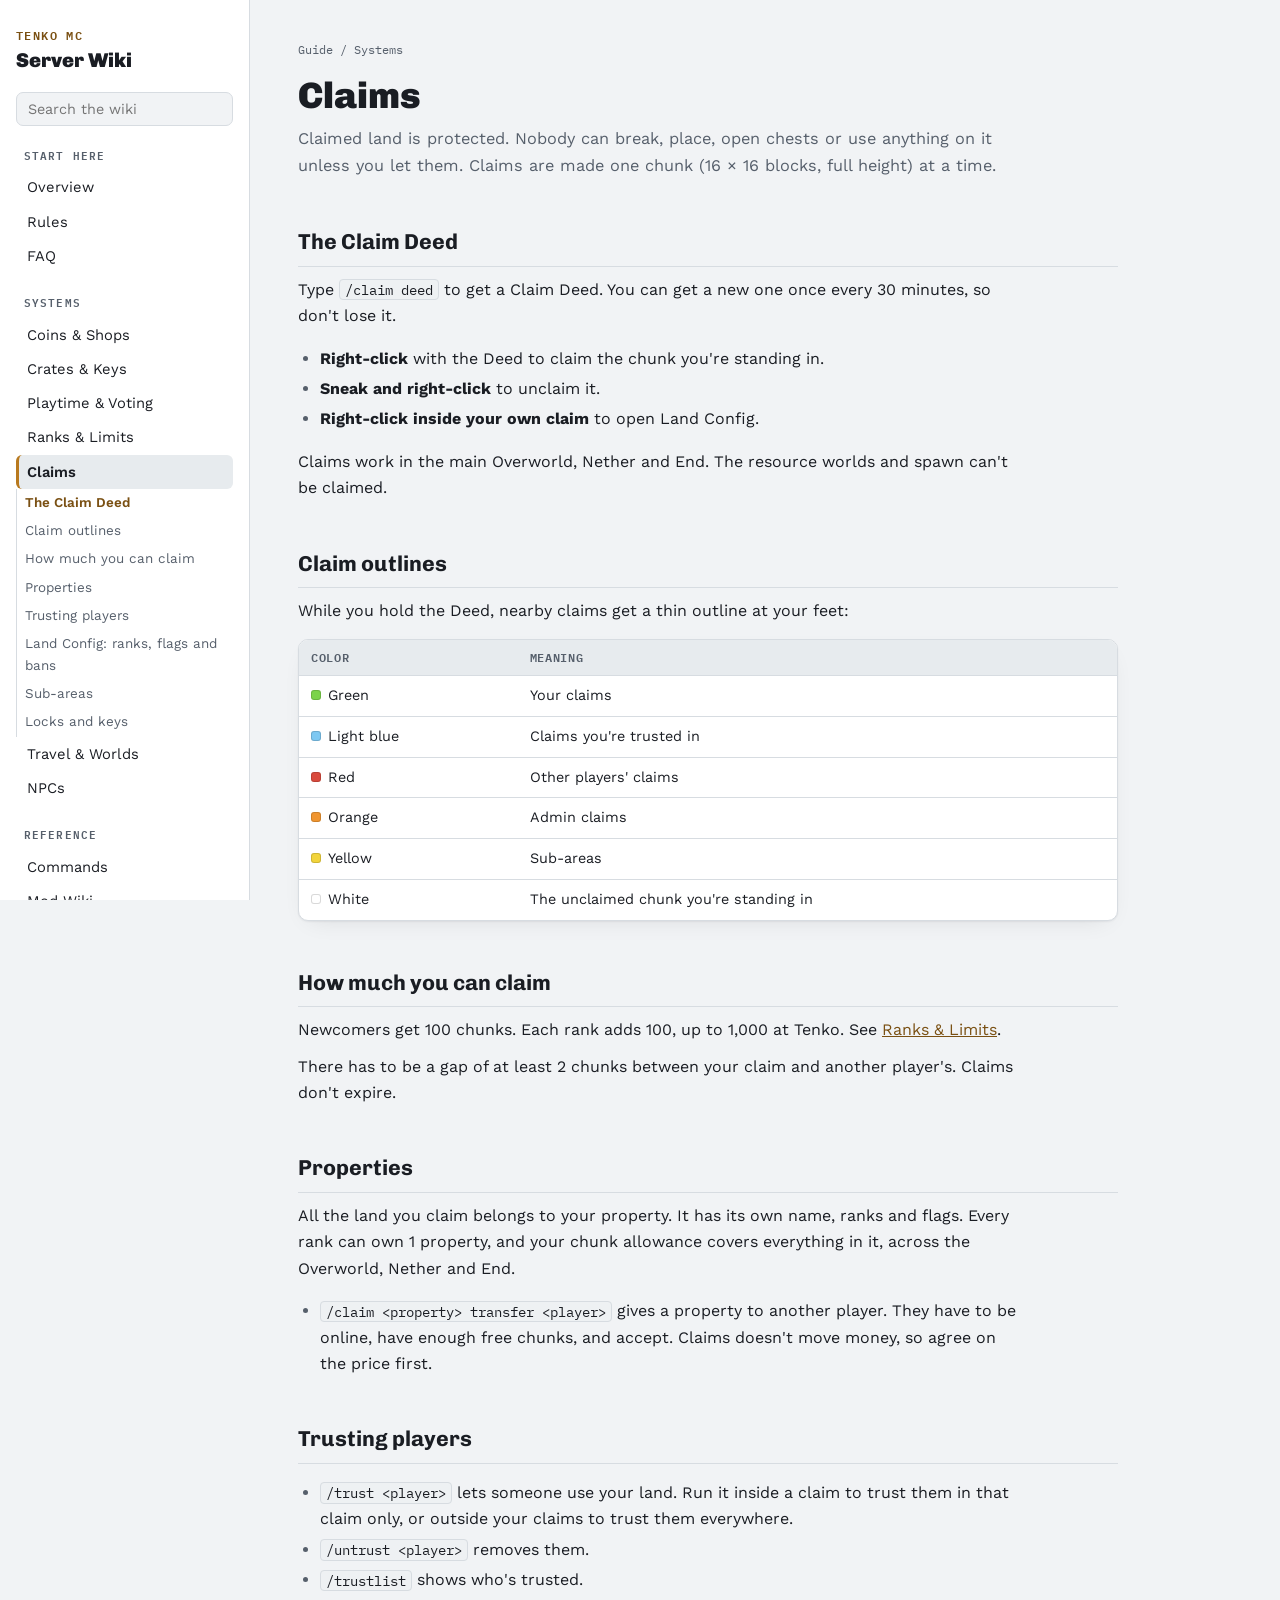
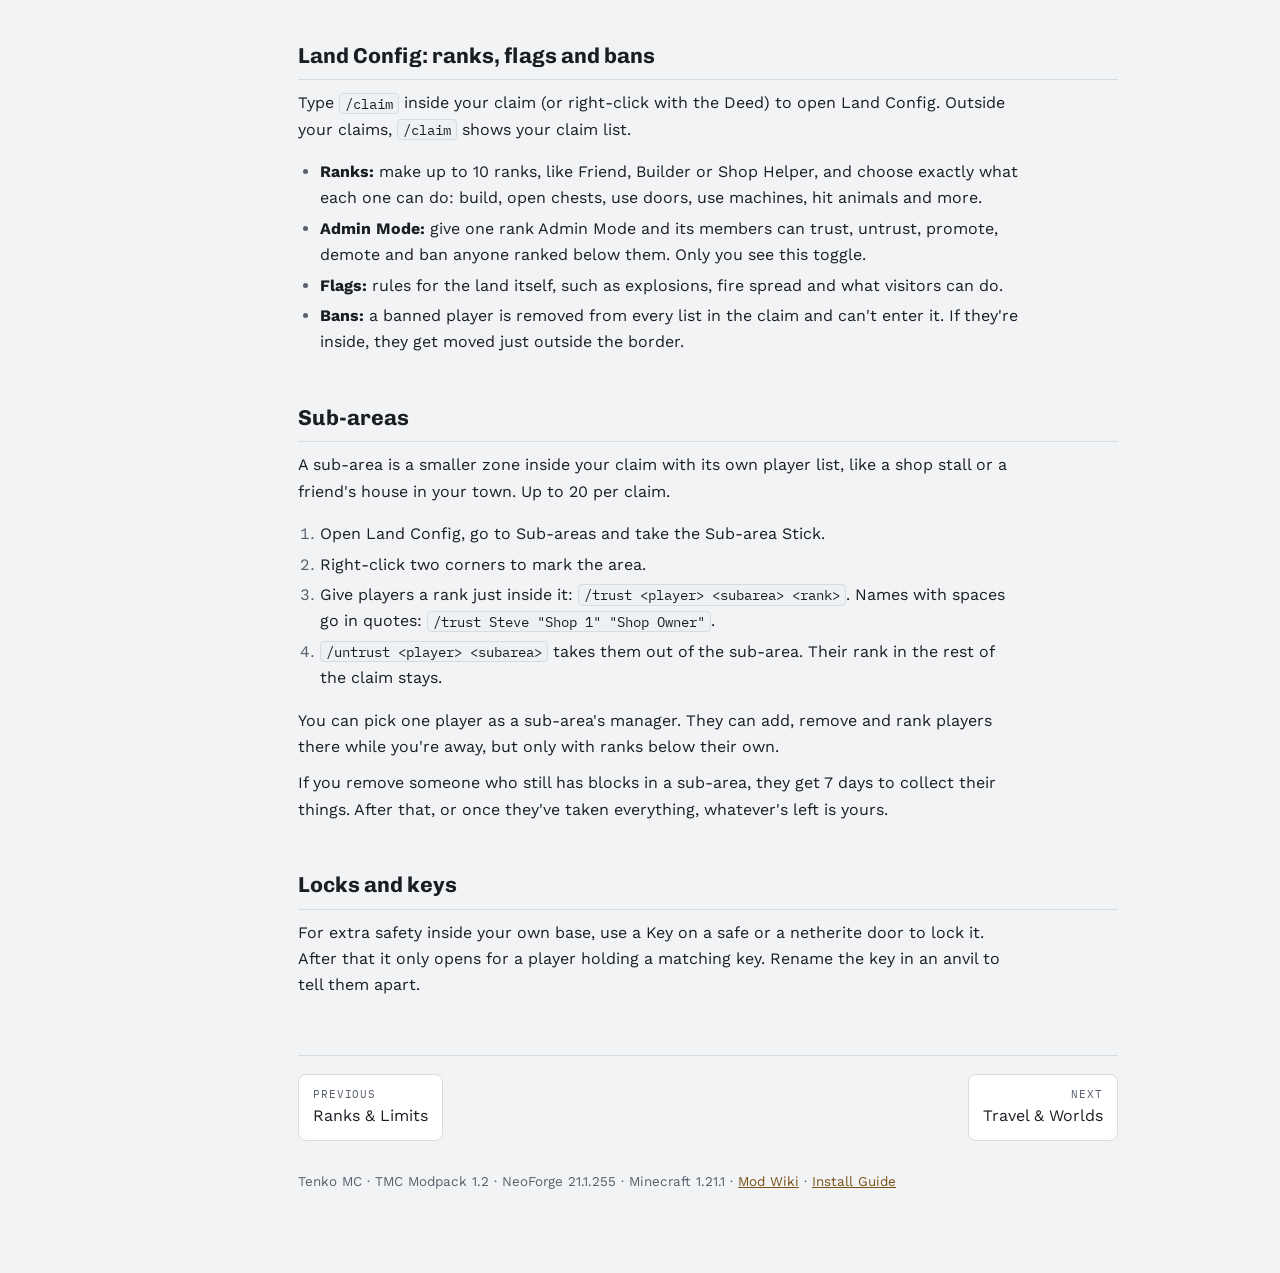
==== claims.html @ 1fd7ef94 "Wiki updated" ====
<!doctype html>
<html lang="en">
<head>
<meta charset="utf-8">
<meta name="viewport" content="width=device-width,initial-scale=1,viewport-fit=cover">
<title>Claims · Tenko MC Wiki</title>
<meta name="description" content="Claimed land is protected. Nobody can break, place, open chests or use anything on it unless you let them. Claims are made one chunk (16 × 16 blocks, full ">
<link rel="stylesheet" href="https://fonts.googleapis.com/css2?family=Chivo:wght@400;700;900&family=Work+Sans:wght@400;500;600&family=IBM+Plex+Mono:wght@400;500;600&display=swap">
<link rel="stylesheet" href="wiki.css">
</head>
<body>
<button class="menu-btn" type="button" aria-controls="sidebar" aria-expanded="false">☰ Contents</button>
<div class="scrim"></div>
<div class="layout">
<aside class="sidebar" id="sidebar">
  <a class="brand" href="guide.html"><span class="eyebrow">Tenko MC</span><br><span class="name">Server Wiki</span></a>
  <input id="wiki-search" type="search" placeholder="Search the wiki" autocomplete="off" aria-label="Search the wiki">
  <ul class="search-results" id="search-results" hidden></ul>
  <nav id="side-nav" aria-label="Wiki pages"><div class="nav-group"><p class="nav-group-title">Start here</p><ul><li><a class="nav-link" href="guide.html">Overview</a></li><li><a class="nav-link" href="rules.html">Rules</a></li><li><a class="nav-link" href="faq.html">FAQ</a></li></ul></div><div class="nav-group"><p class="nav-group-title">Systems</p><ul><li><a class="nav-link" href="coins.html">Coins & Shops</a></li><li><a class="nav-link" href="crates.html">Crates & Keys</a></li><li><a class="nav-link" href="rewards.html">Playtime & Voting</a></li><li><a class="nav-link" href="ranks.html">Ranks & Limits</a></li><li><a class="nav-link" href="claims.html" aria-current="page">Claims</a><ul class="toc"><li><a href="#deed">The Claim Deed</a></li><li><a href="#outlines">Claim outlines</a></li><li><a href="#limits">How much you can claim</a></li><li><a href="#properties">Properties</a></li><li><a href="#trust">Trusting players</a></li><li><a href="#land-config">Land Config: ranks, flags and bans</a></li><li><a href="#sub-areas">Sub-areas</a></li><li><a href="#locks">Locks and keys</a></li></ul></li><li><a class="nav-link" href="worlds.html">Travel & Worlds</a></li><li><a class="nav-link" href="npcs.html">NPCs</a></li></ul></div><div class="nav-group"><p class="nav-group-title">Reference</p><ul><li><a class="nav-link" href="commands.html">Commands</a></li><li><a class="nav-link" href="index.html">Mod Wiki</a></li><li><a class="nav-link" href="install.html">Install Guide</a></li></ul></div></nav>
  <div class="side-facts"><b>play.tenkominecraft.com</b><br>1.21.1 · NeoForge 21.1.255<br><a href="https://discord.gg/GGQyUzt2Rq" target="_blank" rel="noopener">Discord</a></div>
</aside>
<main>
<article class="content">
  <div class="crumbs"><a href="guide.html">Guide</a> / Systems</div>
  <h1>Claims</h1>
  <p class="lede">Claimed land is protected. Nobody can break, place, open chests or use anything on it unless you let them. Claims are made one chunk (16 × 16 blocks, full height) at a time.</p>
  
<h2 id="deed">The Claim Deed<a class="anchor" href="#deed" aria-label="Link to this section">#</a></h2>
<p>Type <code>/claim deed</code> to get a Claim Deed. You can get a new one once every 30 minutes, so don't lose it.</p>
<ul>
<li><b>Right-click</b> with the Deed to claim the chunk you're standing in.</li>
<li><b>Sneak and right-click</b> to unclaim it.</li>
<li><b>Right-click inside your own claim</b> to open Land Config.</li>
</ul>
<p>Claims work in the main Overworld, Nether and End. The resource worlds and spawn can't be claimed.</p>

<h2 id="outlines">Claim outlines<a class="anchor" href="#outlines" aria-label="Link to this section">#</a></h2>
<p>While you hold the Deed, nearby claims get a thin outline at your feet:</p>
<div class="table-wrap"><table><thead><tr><th>Color</th><th>Meaning</th></tr></thead><tbody><tr><td><span class="chip" style="background:#7bd34a"></span>Green</td><td>Your claims</td></tr><tr><td><span class="chip" style="background:#7ec8f2"></span>Light blue</td><td>Claims you're trusted in</td></tr><tr><td><span class="chip" style="background:#d94a3d"></span>Red</td><td>Other players' claims</td></tr><tr><td><span class="chip" style="background:#f0952f"></span>Orange</td><td>Admin claims</td></tr><tr><td><span class="chip" style="background:#f2d43c"></span>Yellow</td><td>Sub-areas</td></tr><tr><td><span class="chip" style="background:#ffffff"></span>White</td><td>The unclaimed chunk you're standing in</td></tr></tbody></table></div>

<h2 id="limits">How much you can claim<a class="anchor" href="#limits" aria-label="Link to this section">#</a></h2>
<p>Newcomers get 100 chunks. Each rank adds 100, up to 1,000 at Tenko. See <a href="ranks.html">Ranks &amp; Limits</a>.</p>
<p>There has to be a gap of at least 2 chunks between your claim and another player's. Claims don't expire.</p>

<h2 id="properties">Properties<a class="anchor" href="#properties" aria-label="Link to this section">#</a></h2>
<p>All the land you claim belongs to your property. It has its own name, ranks and flags. Every rank can own 1 property, and your chunk allowance covers everything in it, across the Overworld, Nether and End.</p>
<ul>
<li><code>/claim &lt;property&gt; transfer &lt;player&gt;</code> gives a property to another player. They have to be online, have enough free chunks, and accept. Claims doesn't move money, so agree on the price first.</li>
</ul>

<h2 id="trust">Trusting players<a class="anchor" href="#trust" aria-label="Link to this section">#</a></h2>
<ul>
<li><code>/trust &lt;player&gt;</code> lets someone use your land. Run it inside a claim to trust them in that claim only, or outside your claims to trust them everywhere.</li>
<li><code>/untrust &lt;player&gt;</code> removes them.</li>
<li><code>/trustlist</code> shows who's trusted.</li>
</ul>

<h2 id="land-config">Land Config: ranks, flags and bans<a class="anchor" href="#land-config" aria-label="Link to this section">#</a></h2>
<p>Type <code>/claim</code> inside your claim (or right-click with the Deed) to open Land Config. Outside your claims, <code>/claim</code> shows your claim list.</p>
<ul>
<li><b>Ranks:</b> make up to 10 ranks, like Friend, Builder or Shop Helper, and choose exactly what each one can do: build, open chests, use doors, use machines, hit animals and more.</li>
<li><b>Admin Mode:</b> give one rank Admin Mode and its members can trust, untrust, promote, demote and ban anyone ranked below them. Only you see this toggle.</li>
<li><b>Flags:</b> rules for the land itself, such as explosions, fire spread and what visitors can do.</li>
<li><b>Bans:</b> a banned player is removed from every list in the claim and can't enter it. If they're inside, they get moved just outside the border.</li>
</ul>

<h2 id="sub-areas">Sub-areas<a class="anchor" href="#sub-areas" aria-label="Link to this section">#</a></h2>
<p>A sub-area is a smaller zone inside your claim with its own player list, like a shop stall or a friend's house in your town. Up to 20 per claim.</p>
<ol>
<li>Open Land Config, go to Sub-areas and take the Sub-area Stick.</li>
<li>Right-click two corners to mark the area.</li>
<li>Give players a rank just inside it: <code>/trust &lt;player&gt; &lt;subarea&gt; &lt;rank&gt;</code>. Names with spaces go in quotes: <code>/trust Steve "Shop 1" "Shop Owner"</code>.</li>
<li><code>/untrust &lt;player&gt; &lt;subarea&gt;</code> takes them out of the sub-area. Their rank in the rest of the claim stays.</li>
</ol>
<p>You can pick one player as a sub-area's manager. They can add, remove and rank players there while you're away, but only with ranks below their own.</p>
<p>If you remove someone who still has blocks in a sub-area, they get 7 days to collect their things. After that, or once they've taken everything, whatever's left is yours.</p>

<h2 id="locks">Locks and keys<a class="anchor" href="#locks" aria-label="Link to this section">#</a></h2>
<p>For extra safety inside your own base, use a Key on a safe or a netherite door to lock it. After that it only opens for a player holding a matching key. Rename the key in an anvil to tell them apart.</p>

  <nav class="pager" aria-label="Pages"><a class="prev" href="ranks.html"><span>Previous</span>Ranks & Limits</a><a class="next" href="worlds.html"><span>Next</span>Travel & Worlds</a></nav>
  <footer>Tenko MC · TMC Modpack 1.2 · NeoForge 21.1.255 · Minecraft 1.21.1 · <a href="index.html">Mod Wiki</a> · <a href="install.html">Install Guide</a></footer>
</article>
</main>
</div>
<script src="wiki.js"></script>
</body>
</html>
---- wiki.css ----
[hidden] { display: none !important; }
img { max-width: 100%; }
:root {
  --bg: #f1f3f5;
  --surface: #ffffff;
  --surface-2: #e7ebee;
  --text: #1a1d23;
  --text-dim: #565f6b;
  --border: #d7dce1;
  --accent: #b8791e;
  --accent-ink: #7a5013;
  --mono-bg: #eef1f3;
  --shadow: 0 1px 2px rgba(20,22,27,0.06), 0 8px 24px -12px rgba(20,22,27,0.12);
  --font-display: 'Chivo', ui-sans-serif, system-ui, sans-serif;
  --font-body: 'Work Sans', ui-sans-serif, system-ui, sans-serif;
  --font-mono: 'IBM Plex Mono', ui-monospace, 'SF Mono', monospace;
  --c-server: #8a4fbf;
  --c-world: #2f9e6e;
  --c-warn: #c94f3d;
  --c-info: #3f7fbf;
  --sidebar: 250px;
}
@media (prefers-color-scheme: dark) {
  :root:not([data-theme="light"]) {
    --bg: #14161b; --surface: #1b1e25; --surface-2: #242830; --text: #e8eaed; --text-dim: #9aa3ad;
    --border: #333944; --accent: #e2a94d; --accent-ink: #f4cf8e; --mono-bg: #20242c;
    --shadow: 0 1px 2px rgba(0,0,0,0.3), 0 12px 28px -14px rgba(0,0,0,0.55);
    --c-server: #b98ae6; --c-world: #3fc98c; --c-warn: #e87d6b; --c-info: #6aa3e0;
    color-scheme: dark;
  }
}
:root[data-theme="dark"] {
  --bg: #14161b; --surface: #1b1e25; --surface-2: #242830; --text: #e8eaed; --text-dim: #9aa3ad;
  --border: #333944; --accent: #e2a94d; --accent-ink: #f4cf8e; --mono-bg: #20242c;
  --shadow: 0 1px 2px rgba(0,0,0,0.3), 0 12px 28px -14px rgba(0,0,0,0.55);
  --c-server: #b98ae6; --c-world: #3fc98c; --c-warn: #e87d6b; --c-info: #6aa3e0;
  color-scheme: dark;
}
* { box-sizing: border-box; }
html { scroll-padding-top: 20px; }
body { margin: 0; background: var(--bg); color: var(--text); font-family: var(--font-body); font-size: 16px; line-height: 1.65; }
a { color: var(--accent-ink); }
a:focus-visible, button:focus-visible, input:focus-visible { outline: 2px solid var(--accent); outline-offset: 2px; }
code { font-family: var(--font-mono); background: var(--mono-bg); border: 1px solid var(--border); border-radius: 4px; padding: 0.05em 0.35em; font-size: 0.86em; white-space: nowrap; }
h1, h2, h3 { font-family: var(--font-display); text-wrap: balance; }

/* layout */
.layout { display: grid; grid-template-columns: var(--sidebar) minmax(0, 1fr); min-height: 100vh; }
.sidebar { position: sticky; top: 0; height: 100vh; overflow-y: auto; background: var(--surface); border-right: 1px solid var(--border); padding: 22px 16px 40px; }
.brand { display: block; text-decoration: none; color: var(--text); margin-bottom: 16px; }
.brand .eyebrow { font-family: var(--font-mono); font-size: 0.72rem; letter-spacing: 0.12em; text-transform: uppercase; color: var(--accent-ink); font-weight: 600; }
.brand .name { font-family: var(--font-display); font-weight: 900; font-size: 1.25rem; line-height: 1.2; }
#wiki-search { width: 100%; font-family: var(--font-body); font-size: 0.9rem; padding: 8px 11px; border-radius: 7px; border: 1px solid var(--border); background: var(--bg); color: var(--text); }
.search-results { list-style: none; margin: 8px 0 0; padding: 0; }
.search-results li a { display: block; padding: 6px 8px; border-radius: 6px; text-decoration: none; color: var(--text); font-size: 0.86rem; }
.search-results li a:hover, .search-results li a:focus-visible { background: var(--surface-2); }
.search-results .sr-page { display: block; font-family: var(--font-mono); font-size: 0.68rem; color: var(--text-dim); text-transform: uppercase; letter-spacing: 0.06em; }
.search-results .sr-none { font-size: 0.85rem; color: var(--text-dim); padding: 6px 8px; }
.nav-group { margin-top: 20px; }
.nav-group-title { font-family: var(--font-mono); font-size: 0.7rem; letter-spacing: 0.1em; text-transform: uppercase; color: var(--text-dim); font-weight: 600; margin: 0 0 6px 8px; }
.nav-group ul { list-style: none; margin: 0; padding: 0; }
.nav-link { display: block; padding: 5px 8px; border-radius: 6px; text-decoration: none; color: var(--text); font-size: 0.92rem; border-left: 3px solid transparent; }
.nav-link:hover { background: var(--surface-2); }
.nav-link[aria-current="page"] { background: var(--surface-2); border-left-color: var(--accent); font-weight: 600; }
.toc { list-style: none; margin: 2px 0 6px; padding: 0 0 0 14px; border-left: 1px solid var(--border); margin-left: 12px; }
.toc a { display: block; padding: 3px 8px; font-size: 0.84rem; color: var(--text-dim); text-decoration: none; border-radius: 5px; }
.toc a:hover { color: var(--text); background: var(--surface-2); }
.toc a.active { color: var(--accent-ink); font-weight: 600; }
.side-facts { margin-top: 24px; padding-top: 14px; border-top: 1px solid var(--border); font-family: var(--font-mono); font-size: 0.74rem; color: var(--text-dim); line-height: 1.7; }
.side-facts b { color: var(--text); font-weight: 600; }

.menu-btn { display: none; }

main { padding: 40px 48px 80px; min-width: 0; }
.content { max-width: 820px; }
.crumbs { font-family: var(--font-mono); font-size: 0.76rem; color: var(--text-dim); margin-bottom: 14px; }
.crumbs a { color: var(--text-dim); text-decoration: none; }
.crumbs a:hover { color: var(--accent-ink); text-decoration: underline; }
h1 { font-size: clamp(1.8rem, 4vw, 2.3rem); font-weight: 900; margin: 0; line-height: 1.15; }
.lede { color: var(--text-dim); max-width: 68ch; margin: 12px 0 0; font-size: 1.02rem; }
.content h2 { font-size: 1.35rem; font-weight: 700; margin: 44px 0 10px; padding-bottom: 6px; border-bottom: 1px solid var(--border); }
.content h3 { font-size: 1.04rem; font-weight: 700; margin: 26px 0 6px; }
.content p { margin: 10px 0; max-width: 72ch; }
.content ul, .content ol { padding-left: 22px; max-width: 72ch; }
.content li { margin: 4px 0; }
.content li::marker { color: var(--text-dim); }
.anchor { margin-left: 8px; font-size: 0.8em; color: var(--border); text-decoration: none; opacity: 0; }
h2:hover .anchor, h3:hover .anchor, .anchor:focus-visible { opacity: 1; color: var(--text-dim); }

/* infobox / callouts */
.infobox { float: right; width: 270px; margin: 4px 0 16px 24px; background: var(--surface); border: 1px solid var(--border); border-radius: 10px; box-shadow: var(--shadow); font-size: 0.86rem; overflow: hidden; }
.infobox h4 { margin: 0; padding: 9px 14px; font-family: var(--font-display); font-size: 0.92rem; background: var(--surface-2); border-bottom: 1px solid var(--border); }
.infobox dl { margin: 0; padding: 8px 14px 10px; display: grid; grid-template-columns: auto 1fr; gap: 4px 12px; }
.infobox dt { color: var(--text-dim); }
.infobox dd { margin: 0; font-weight: 500; }
.note { background: var(--surface); border: 1px solid var(--border); border-left: 3px solid var(--c-info); border-radius: 8px; padding: 10px 14px; margin: 16px 0; font-size: 0.93rem; max-width: 72ch; }
.note.warn { border-left-color: var(--c-warn); }
.note.tip { border-left-color: var(--c-world); }
.note b:first-child { font-family: var(--font-display); }

/* tables */
.table-wrap { overflow-x: auto; margin: 14px 0; border: 1px solid var(--border); border-radius: 10px; background: var(--surface); box-shadow: var(--shadow); }
table { border-collapse: collapse; width: 100%; font-size: 0.9rem; }
th, td { text-align: left; padding: 8px 12px; border-bottom: 1px solid var(--border); vertical-align: top; }
th { font-family: var(--font-mono); font-size: 0.74rem; letter-spacing: 0.06em; text-transform: uppercase; color: var(--text-dim); font-weight: 600; background: var(--surface-2); white-space: nowrap; }
tr:last-child td { border-bottom: none; }
td.num, th.num { text-align: right; font-variant-numeric: tabular-nums; white-space: nowrap; }
td small { color: var(--text-dim); }
.chip { display: inline-block; width: 10px; height: 10px; border-radius: 3px; margin-right: 7px; vertical-align: 0; border: 1px solid rgba(0,0,0,0.15); }

/* command list */
.mod-block { background: var(--surface); border: 1px solid var(--border); border-top: 3px solid var(--accent); border-radius: 10px; box-shadow: var(--shadow); padding: 4px 18px 12px; margin: 16px 0 22px; }
.mod-block > h2 { border: none; margin: 14px 0 2px; padding: 0; font-size: 1.2rem; }
.mod-block .about { color: var(--text-dim); font-size: 0.93rem; margin: 4px 0 10px; }
.cmd-table td:first-child { width: 38%; }
.cmd-table code { white-space: normal; }

/* cards */
.cards { display: grid; grid-template-columns: repeat(auto-fill, minmax(230px, 1fr)); gap: 12px; margin: 16px 0; }
.card { display: block; background: var(--surface); border: 1px solid var(--border); border-top: 3px solid var(--accent); border-radius: 10px; padding: 12px 15px; box-shadow: var(--shadow); text-decoration: none; color: var(--text); }
.card:hover { border-color: var(--accent); }
.card h3 { margin: 0 0 4px; font-size: 0.98rem; }
.card p { margin: 0; font-size: 0.86rem; color: var(--text-dim); }

/* faq */
details.faq { background: var(--surface); border: 1px solid var(--border); border-radius: 8px; margin: 8px 0; padding: 0 14px; max-width: 76ch; }
details.faq summary { cursor: pointer; padding: 11px 0; font-weight: 600; list-style: none; display: flex; gap: 10px; }
details.faq summary::-webkit-details-marker { display: none; }
details.faq summary::before { content: '▸'; color: var(--text-dim); transition: transform 0.15s ease; flex: none; }
details.faq[open] summary::before { transform: rotate(90deg); }
details.faq .answer { padding: 0 0 12px 20px; color: var(--text); font-size: 0.94rem; }
details.faq .answer p:first-child { margin-top: 0; }

.pager { display: flex; justify-content: space-between; gap: 12px; margin-top: 56px; padding-top: 18px; border-top: 1px solid var(--border); }
.pager a { display: block; text-decoration: none; background: var(--surface); border: 1px solid var(--border); border-radius: 8px; padding: 10px 14px; color: var(--text); max-width: 48%; }
.pager a:hover { border-color: var(--accent); }
.pager span { display: block; font-family: var(--font-mono); font-size: 0.7rem; text-transform: uppercase; letter-spacing: 0.08em; color: var(--text-dim); }
.pager .next { margin-left: auto; text-align: right; }
footer { margin-top: 30px; color: var(--text-dim); font-size: 0.84rem; }

@media (max-width: 860px) {
  .layout { display: block; }
  .sidebar { position: fixed; z-index: 20; inset: 0 auto 0 0; width: min(300px, 86vw); transform: translateX(-102%); transition: transform 0.2s ease; box-shadow: var(--shadow); }
  body.nav-open .sidebar { transform: none; }
  body.nav-open .scrim { display: block; }
  .scrim { display: none; position: fixed; inset: 0; z-index: 15; background: rgba(0,0,0,0.35); }
  .menu-btn { display: inline-flex; align-items: center; gap: 8px; position: sticky; top: 0; z-index: 10; width: 100%; background: var(--bg); border: none; border-bottom: 1px solid var(--border); color: var(--text); font-family: var(--font-mono); font-size: 0.82rem; padding: 12px 16px; cursor: pointer; text-align: left; }
  main { padding: 24px 16px 64px; }
  .infobox { float: none; width: 100%; margin: 14px 0; }
  .pager a { max-width: none; }
}
@media (prefers-reduced-motion: reduce) { .sidebar, details.faq summary::before { transition: none; } }
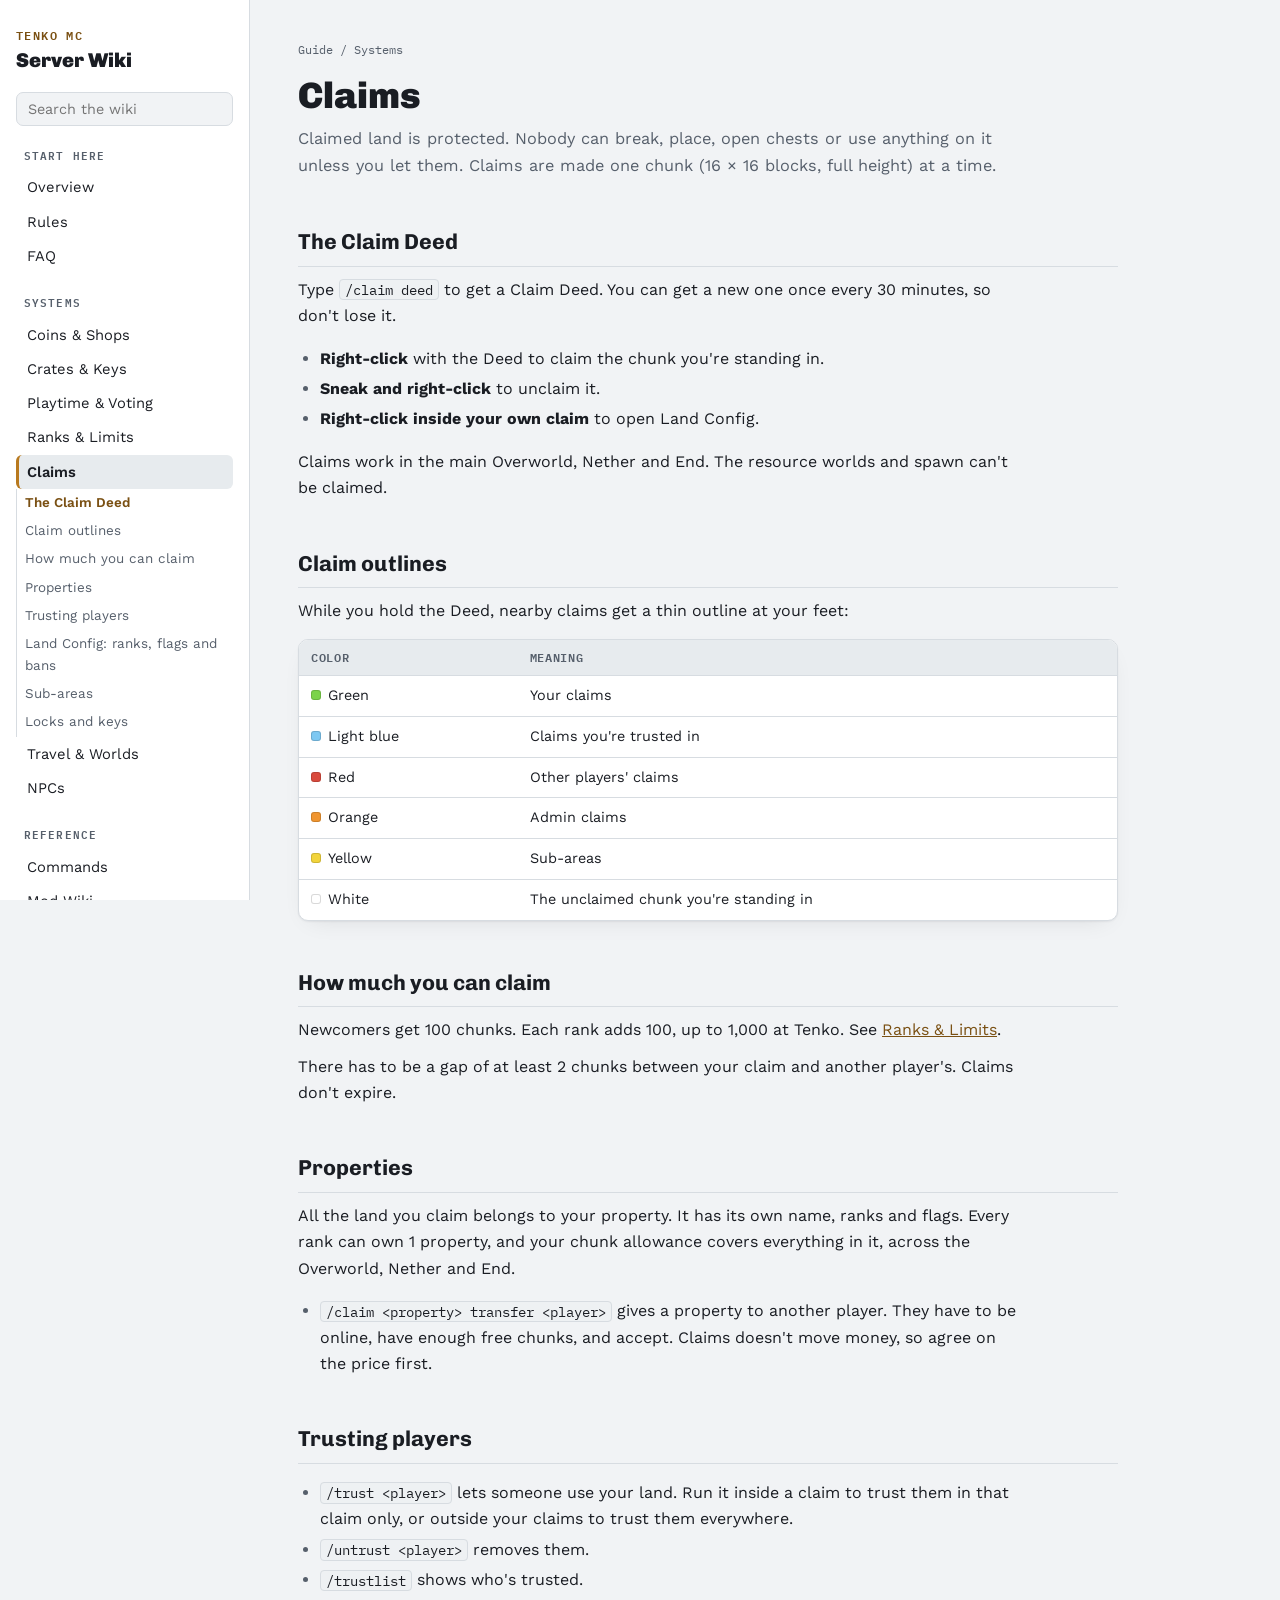
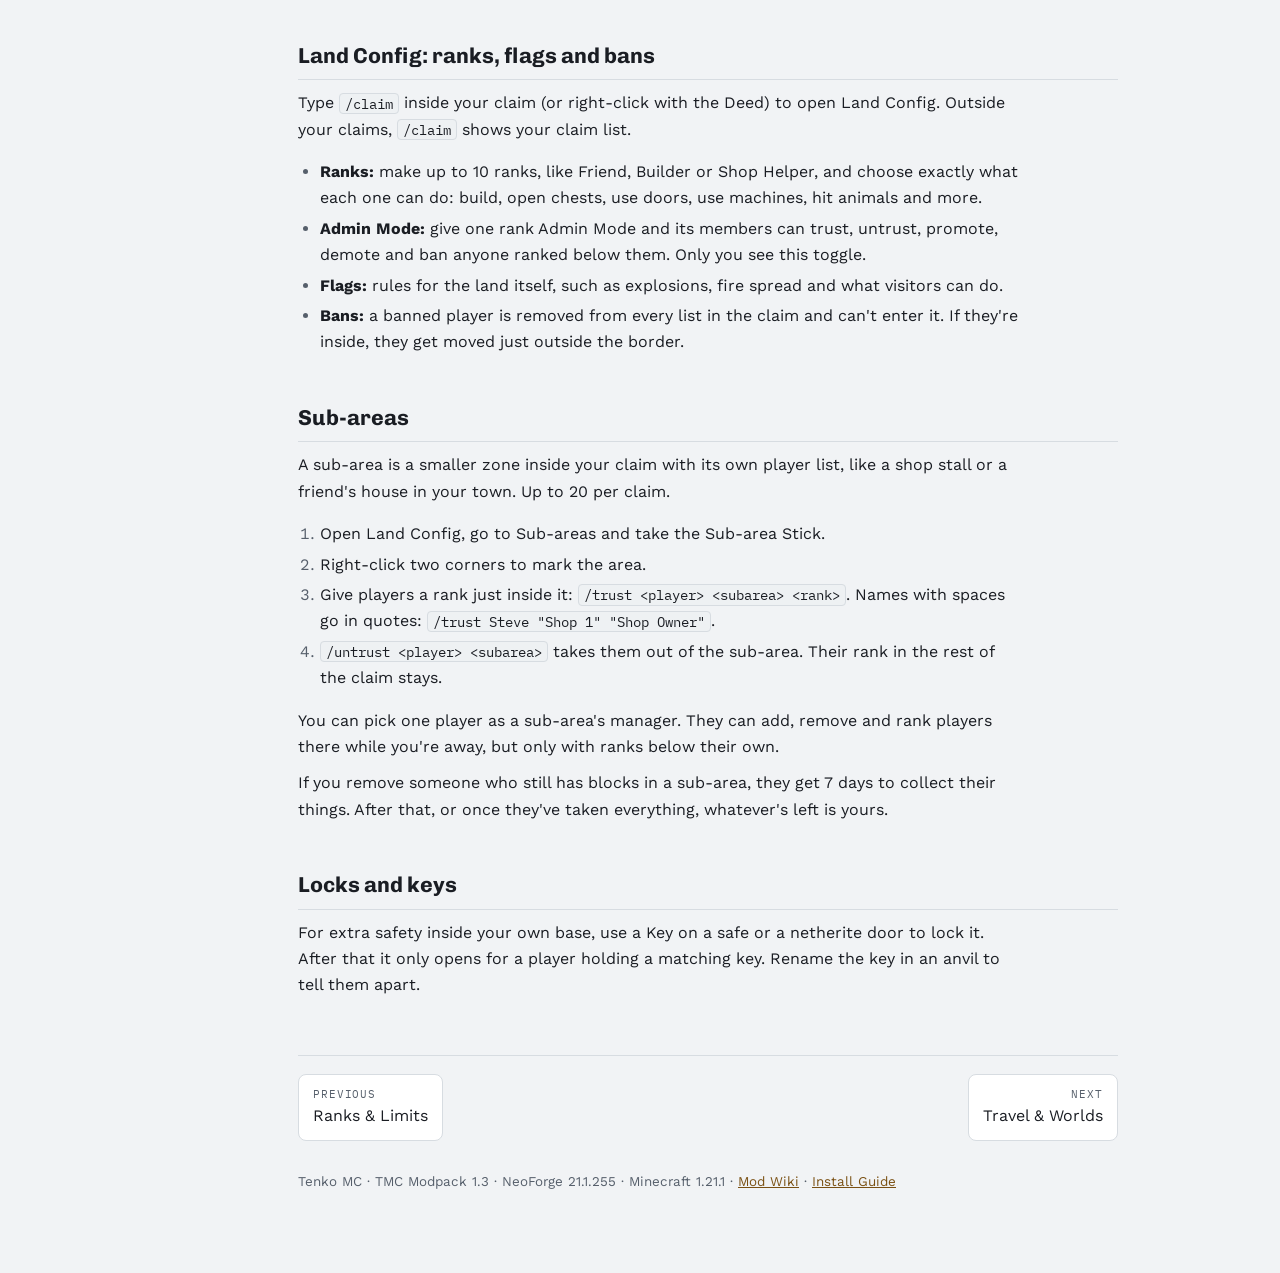
==== commit 99919875: "Update wiki for TMC Modpack 1.3: 108 mods, Codex: Cartography replaces Xaero's maps, add Artifacts, " ====
--- a/claims.html
+++ b/claims.html
@@ -13,15 +13,15 @@
 <div class="scrim"></div>
 <div class="layout">
 <aside class="sidebar" id="sidebar">
-  <a class="brand" href="guide.html"><span class="eyebrow">Tenko MC</span><br><span class="name">Server Wiki</span></a>
+  <a class="brand" href="index.html"><span class="eyebrow">Tenko MC</span><br><span class="name">Server Wiki</span></a>
   <input id="wiki-search" type="search" placeholder="Search the wiki" autocomplete="off" aria-label="Search the wiki">
   <ul class="search-results" id="search-results" hidden></ul>
-  <nav id="side-nav" aria-label="Wiki pages"><div class="nav-group"><p class="nav-group-title">Start here</p><ul><li><a class="nav-link" href="guide.html">Overview</a></li><li><a class="nav-link" href="rules.html">Rules</a></li><li><a class="nav-link" href="faq.html">FAQ</a></li></ul></div><div class="nav-group"><p class="nav-group-title">Systems</p><ul><li><a class="nav-link" href="coins.html">Coins & Shops</a></li><li><a class="nav-link" href="crates.html">Crates & Keys</a></li><li><a class="nav-link" href="rewards.html">Playtime & Voting</a></li><li><a class="nav-link" href="ranks.html">Ranks & Limits</a></li><li><a class="nav-link" href="claims.html" aria-current="page">Claims</a><ul class="toc"><li><a href="#deed">The Claim Deed</a></li><li><a href="#outlines">Claim outlines</a></li><li><a href="#limits">How much you can claim</a></li><li><a href="#properties">Properties</a></li><li><a href="#trust">Trusting players</a></li><li><a href="#land-config">Land Config: ranks, flags and bans</a></li><li><a href="#sub-areas">Sub-areas</a></li><li><a href="#locks">Locks and keys</a></li></ul></li><li><a class="nav-link" href="worlds.html">Travel & Worlds</a></li><li><a class="nav-link" href="npcs.html">NPCs</a></li></ul></div><div class="nav-group"><p class="nav-group-title">Reference</p><ul><li><a class="nav-link" href="commands.html">Commands</a></li><li><a class="nav-link" href="index.html">Mod Wiki</a></li><li><a class="nav-link" href="install.html">Install Guide</a></li></ul></div></nav>
+  <nav id="side-nav" aria-label="Wiki pages"><div class="nav-group"><p class="nav-group-title">Start here</p><ul><li><a class="nav-link" href="index.html">Overview</a></li><li><a class="nav-link" href="rules.html">Rules</a></li><li><a class="nav-link" href="faq.html">FAQ</a></li></ul></div><div class="nav-group"><p class="nav-group-title">Systems</p><ul><li><a class="nav-link" href="coins.html">Coins & Shops</a></li><li><a class="nav-link" href="crates.html">Crates & Keys</a></li><li><a class="nav-link" href="rewards.html">Playtime & Voting</a></li><li><a class="nav-link" href="ranks.html">Ranks & Limits</a></li><li><a class="nav-link" href="claims.html" aria-current="page">Claims</a><ul class="toc"><li><a href="#deed">The Claim Deed</a></li><li><a href="#outlines">Claim outlines</a></li><li><a href="#limits">How much you can claim</a></li><li><a href="#properties">Properties</a></li><li><a href="#trust">Trusting players</a></li><li><a href="#land-config">Land Config: ranks, flags and bans</a></li><li><a href="#sub-areas">Sub-areas</a></li><li><a href="#locks">Locks and keys</a></li></ul></li><li><a class="nav-link" href="worlds.html">Travel & Worlds</a></li><li><a class="nav-link" href="npcs.html">NPCs</a></li></ul></div><div class="nav-group"><p class="nav-group-title">Reference</p><ul><li><a class="nav-link" href="commands.html">Commands</a></li><li><a class="nav-link" href="mods.html">Mod Wiki</a></li><li><a class="nav-link" href="install.html">Install Guide</a></li></ul></div></nav>
   <div class="side-facts"><b>play.tenkominecraft.com</b><br>1.21.1 · NeoForge 21.1.255<br><a href="https://discord.gg/GGQyUzt2Rq" target="_blank" rel="noopener">Discord</a></div>
 </aside>
 <main>
 <article class="content">
-  <div class="crumbs"><a href="guide.html">Guide</a> / Systems</div>
+  <div class="crumbs"><a href="index.html">Guide</a> / Systems</div>
   <h1>Claims</h1>
   <p class="lede">Claimed land is protected. Nobody can break, place, open chests or use anything on it unless you let them. Claims are made one chunk (16 × 16 blocks, full height) at a time.</p>
   
@@ -79,7 +79,7 @@
 <p>For extra safety inside your own base, use a Key on a safe or a netherite door to lock it. After that it only opens for a player holding a matching key. Rename the key in an anvil to tell them apart.</p>
 
   <nav class="pager" aria-label="Pages"><a class="prev" href="ranks.html"><span>Previous</span>Ranks & Limits</a><a class="next" href="worlds.html"><span>Next</span>Travel & Worlds</a></nav>
-  <footer>Tenko MC · TMC Modpack 1.2 · NeoForge 21.1.255 · Minecraft 1.21.1 · <a href="index.html">Mod Wiki</a> · <a href="install.html">Install Guide</a></footer>
+  <footer>Tenko MC · TMC Modpack 1.3 · NeoForge 21.1.255 · Minecraft 1.21.1 · <a href="mods.html">Mod Wiki</a> · <a href="install.html">Install Guide</a></footer>
 </article>
 </main>
 </div>
